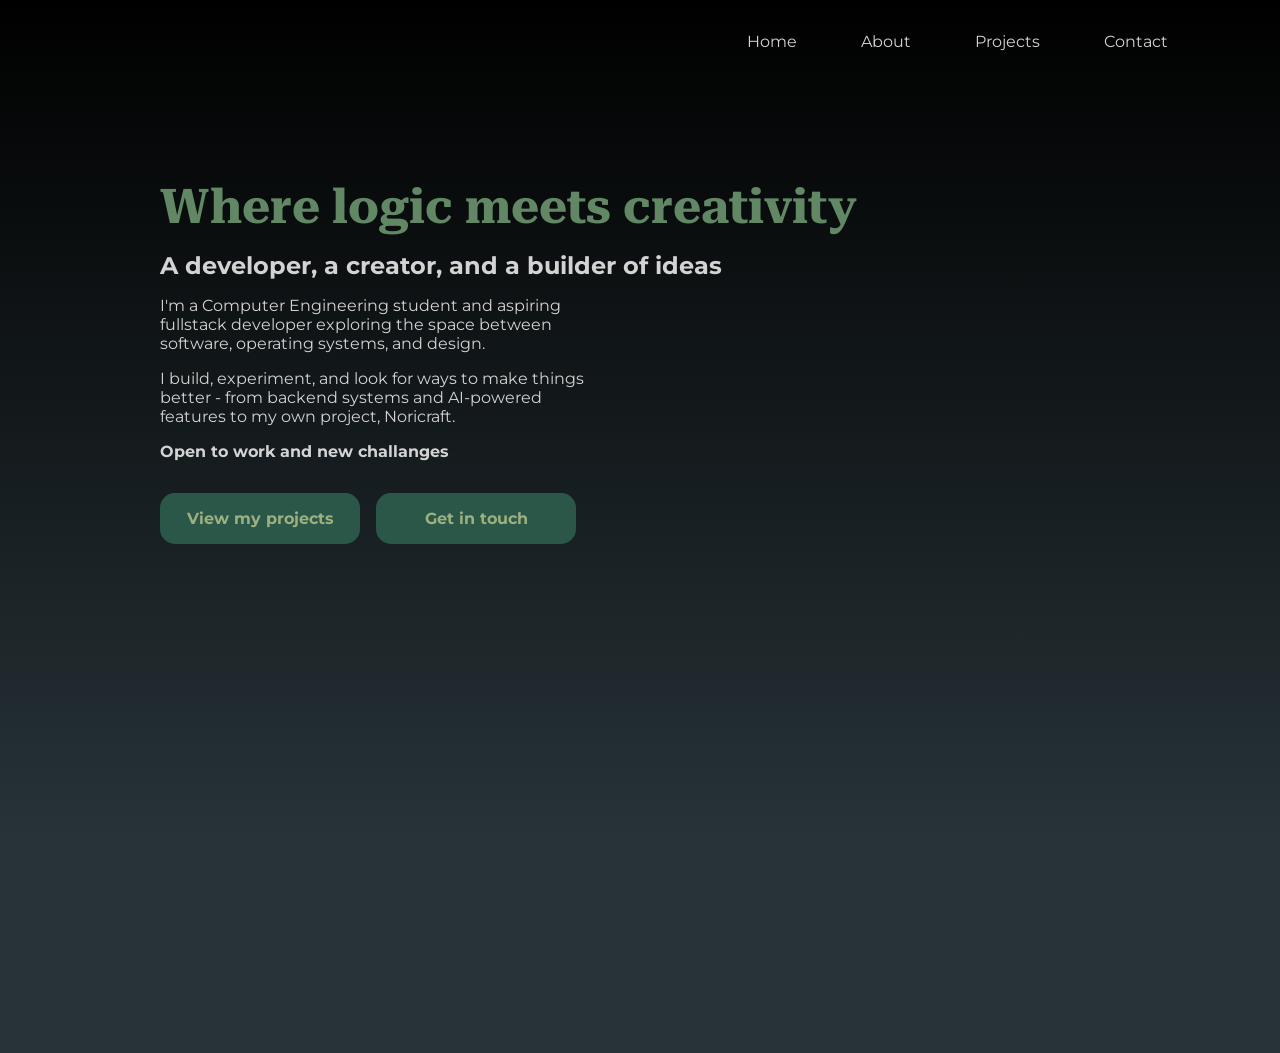
==== index.html @ 9dc04535 "Added responsiveness to general, home and about pages" ====
<!DOCTYPE html>
<html lang="en">
<head>
    <meta charset="UTF-8">
    <meta name="viewport" content="width=device-width, initial-scale=1.0">
    <title>Document</title>
    <link rel="stylesheet" href="./styles/style.css" />
    <link rel="stylesheet" href="./styles/home.css" />
    <link rel="preconnect" href="https://fonts.googleapis.com">
    <link rel="preconnect" href="https://fonts.gstatic.com" crossorigin>
    <link href="https://fonts.googleapis.com/css2?family=Montserrat:ital,wght@0,100..900;1,100..900&family=Roboto+Serif:ital,opsz,wght@0,8..144,100..900;1,8..144,100..900&display=swap" rel="stylesheet">
</head>
<body class="montserrat pattern">
    <nav class="menu">
        <ul>
            <li><a href="#">Contact</a></li>
            <li><a href="./pages/projects.html">Projects</a></li>
            <li><a href="./pages/about.html">About</a></li>
            <li><a href="./index.html">Home</a></li>
        </ul>
    </nav>
    <div class="container">
        <div class="hero">
            <h1 class="roboto-serif">Where logic meets creativity</h1>
            <h2>A developer, a creator, and a builder of ideas</h2>
            <p>I'm a Computer Engineering student and aspiring fullstack developer exploring the space between software, operating systems, and design.</p>
            <p>I build, experiment, and look for ways to make things better - from backend systems and AI-powered features to my own project, Noricraft.</p>
            <p style="font-weight: bold;">Open to work and new challanges</p>
            <div class="button-flex">
                <a href="#">View my projects</a>
                <a href="#">Get in touch</a>
            </div>
        </div>
    </div>
</body>
</html>
---- styles/style.css ----
* {
    margin: 0;
    box-sizing: border-box;
    color: lightgray;
}

.montserrat {
  font-family: "Montserrat", sans-serif;
  font-optical-sizing: auto;
  font-style: normal;
}

.roboto-serif {
  font-family: "Roboto Serif", serif;
  font-optical-sizing: auto;
  font-weight: bold;
  font-style: normal;
  font-variation-settings:
    "wdth" 100,
    "GRAD" 0;
}

body {
    min-height: 100vh;
    position: relative;

    background: linear-gradient(
        to bottom,
        #000000 0%,
        #273338 80%
    );
}

.pattern::after {
    content: "";
    position: absolute;
    top: 0;
    right: 0;
    width: 100%;
    height: 100vh;

    background-image: url("./assets/images/background_pattern_test.png");
    background-size: 100% 100%;
    background-repeat: no-repeat;

    z-index: -1;
    pointer-events: none;
}

a {
    text-decoration: none;
    transition: 0.5s;
}

a:hover {
    transition: 0.5s;
}

p {
    max-width: 450px;
}

.container {
    margin-bottom: 5rem;
    width: 100%;
    min-height: 90vh;
    height: auto;
    padding: 0 10rem;
    display: flex;
    flex-direction: column;
}

.menu {
    margin-bottom: 5rem;
    margin-right: 5rem;
}

.menu ul {
    display: flex;
    flex-direction: row-reverse;
    flex-basis: 200px;
    list-style-type: none;
}

.menu ul li {
    padding: 2rem;
}

.menu ul li a:hover {
    color: #618764;
}

.menu ul li a:active {
    color: #2B5748;
}

.button-flex {
    display: flex;
    gap: 1rem;
}

.button-flex a {
    flex-basis: 200px;
    padding: 1rem 1.5rem;
    font-weight: bold;
    text-align: center;
    color: #9CB080;
    background-color: #2B5748;
    border-radius: 15px;
}

.button-flex a:hover {
    color: #2B5748;
    background-color: #9CB080;
}

/* ABOUT */

.left {
    align-items: flex-start;
    text-align: left;
}

.right {
    align-items: flex-end;
    text-align: right;
}

.center {
    justify-content: center;
}

@media (max-width: 768px) {

    .menu {
        margin-right: 0;
    }

    .button-flex {
        flex-direction: column;
    }

    .button-flex a {
        flex-basis: auto;
    }
}

@media (min-width: 426px) and (max-width: 768px) {
    
    .container {
        padding: 0 5rem;
    }
}

@media (max-width: 425px) {

    .container {
        padding: 0 2rem;
    }
}
---- styles/home.css ----
.hero {
    width: 100%;
}

.hero * {
    margin-top: 1rem;
}

.hero h1 {
    font-size: 3rem;
    color: #618764;
}
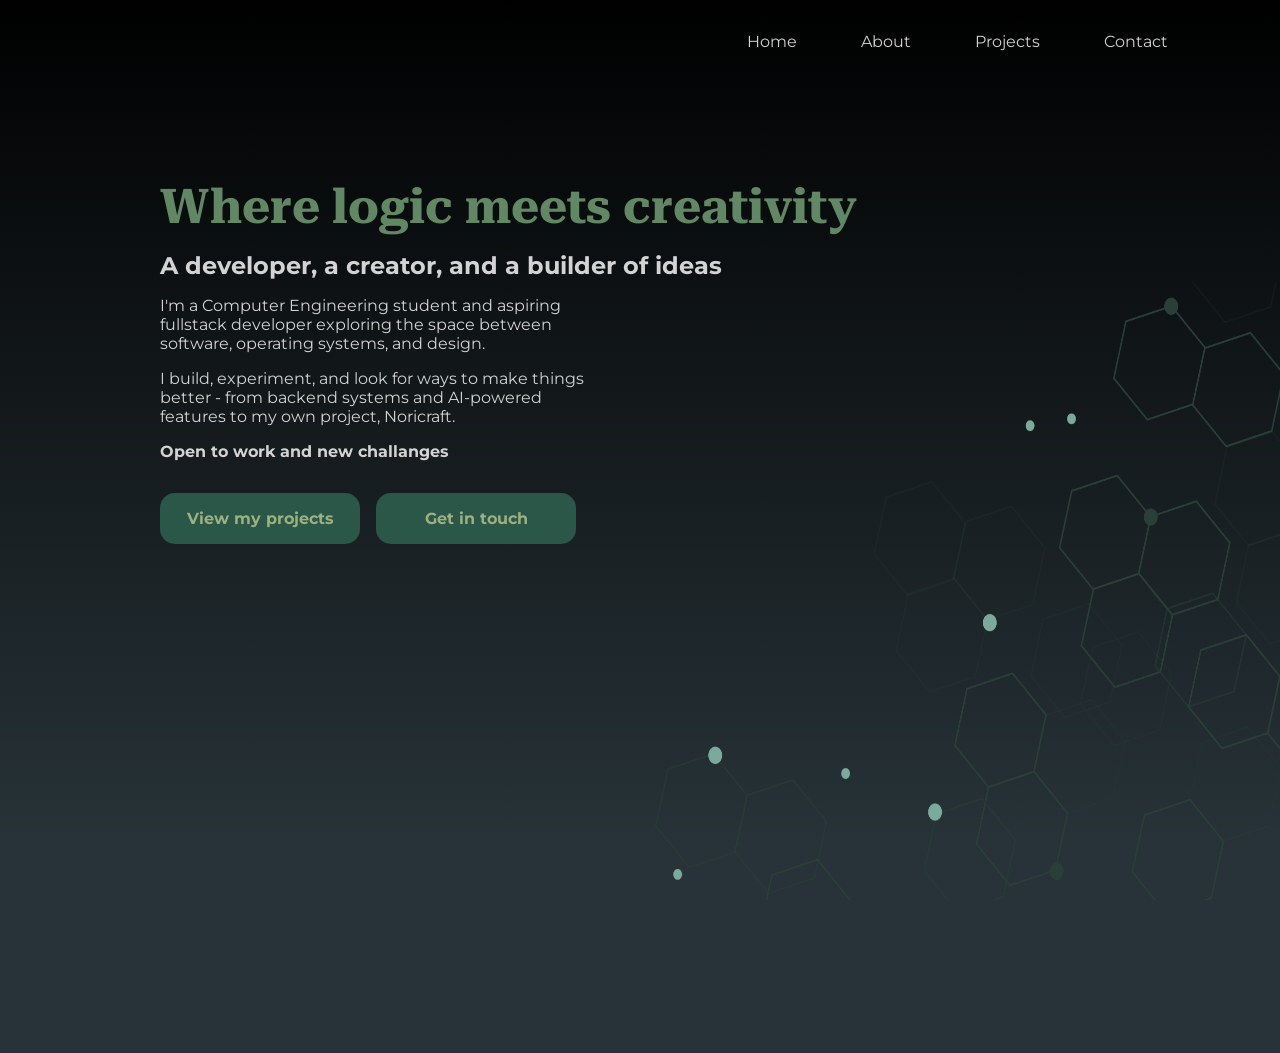
==== commit 1d2cd847: "Added contact page" ====
--- a/index.html
+++ b/index.html
@@ -13,7 +13,7 @@
 <body class="montserrat pattern">
     <nav class="menu">
         <ul>
-            <li><a href="#">Contact</a></li>
+            <li><a href="./pages/contact.html">Contact</a></li>
             <li><a href="./pages/projects.html">Projects</a></li>
             <li><a href="./pages/about.html">About</a></li>
             <li><a href="./index.html">Home</a></li>
--- a/styles/style.css
+++ b/styles/style.css
@@ -39,7 +39,7 @@
     width: 100%;
     height: 100vh;
 
-    background-image: url("./assets/images/background_pattern_test.png");
+    background-image: url("../assets/images/background_pattern_test.png");
     background-size: 100% 100%;
     background-repeat: no-repeat;
 
@@ -56,13 +56,16 @@
     transition: 0.5s;
 }
 
+h1 {
+    color: #618764;
+}
+
 p {
     max-width: 450px;
 }
 
 .container {
-    margin-bottom: 5rem;
-    width: 100%;
+    margin: 0 auto 5rem;
     min-height: 90vh;
     height: auto;
     padding: 0 10rem;
--- a/styles/home.css
+++ b/styles/home.css
@@ -8,5 +8,4 @@
 
 .hero h1 {
     font-size: 3rem;
-    color: #618764;
 }
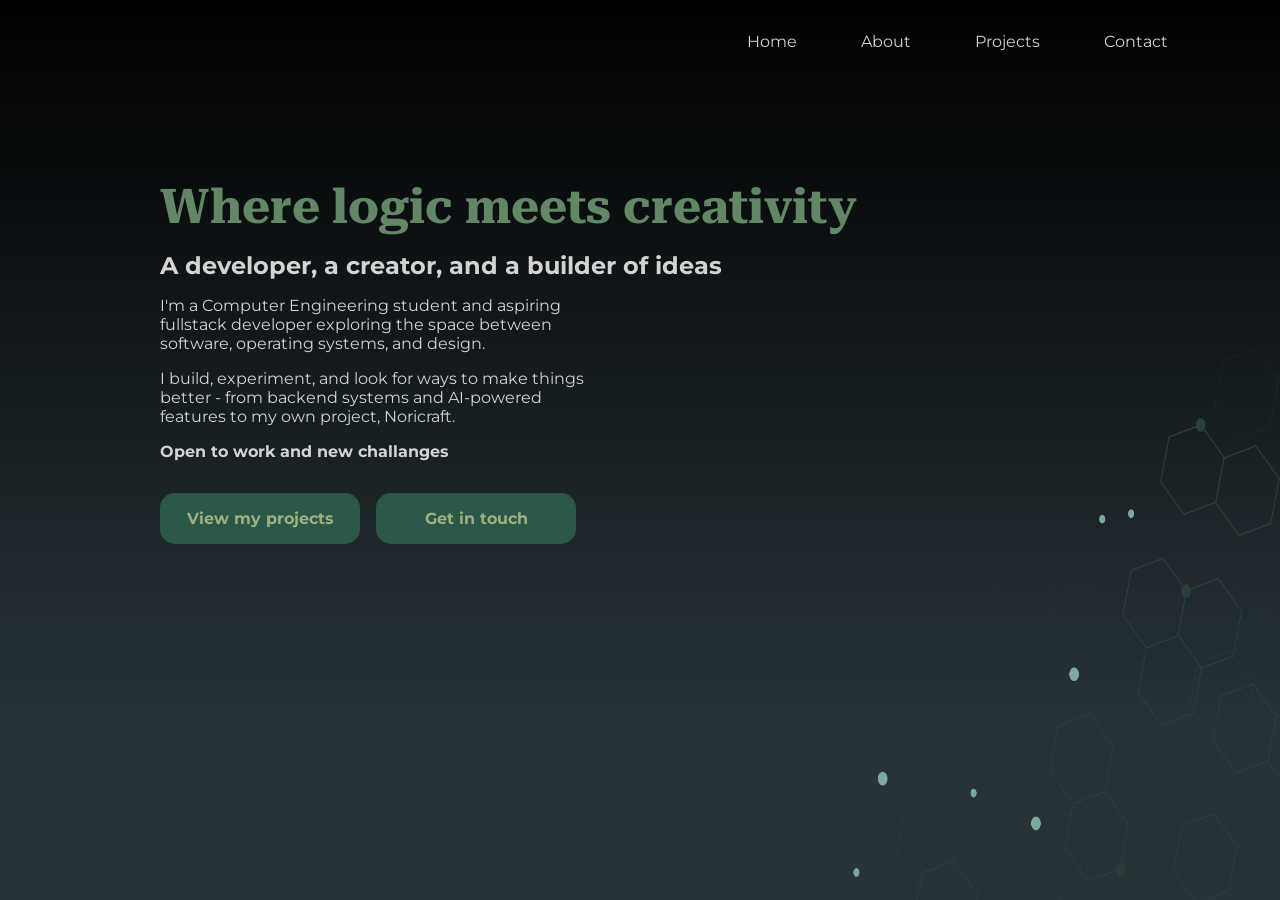
==== commit fe6f7085: "Filled todo list, added links to home page" ====
--- a/index.html
+++ b/index.html
@@ -27,8 +27,8 @@
             <p>I build, experiment, and look for ways to make things better - from backend systems and AI-powered features to my own project, Noricraft.</p>
             <p style="font-weight: bold;">Open to work and new challanges</p>
             <div class="button-flex">
-                <a href="#">View my projects</a>
-                <a href="#">Get in touch</a>
+                <a href="./pages/projects.html">View my projects</a>
+                <a href="./pages/contact.html">Get in touch</a>
             </div>
         </div>
     </div>
--- a/styles/style.css
+++ b/styles/style.css
@@ -36,10 +36,10 @@
     position: absolute;
     top: 0;
     right: 0;
-    width: 100%;
+    width: 50%;
     height: 100vh;
 
-    background-image: url("../assets/images/background_pattern_test.png");
+    background-image: url("../assets/images/background_pattern.png");
     background-size: 100% 100%;
     background-repeat: no-repeat;
 
@@ -64,9 +64,19 @@
     max-width: 450px;
 }
 
+hr {
+    margin-top: 1rem;
+    border: none;
+    border-top: 1px solid #2B5748;
+}
+
+.bold {
+    font-weight: bold;
+}
+
 .container {
     margin: 0 auto 5rem;
-    min-height: 90vh;
+    min-height: 60vh;
     height: auto;
     padding: 0 10rem;
     display: flex;
@@ -99,6 +109,7 @@
 
 .button-flex {
     display: flex;
+    flex-wrap: wrap;
     gap: 1rem;
 }
 
@@ -133,7 +144,15 @@
     justify-content: center;
 }
 
+.text-center {
+    text-align: center;
+}
+
 @media (max-width: 768px) {
+
+    .pattern::after {
+        display: none;
+    }
 
     .menu {
         margin-right: 0;
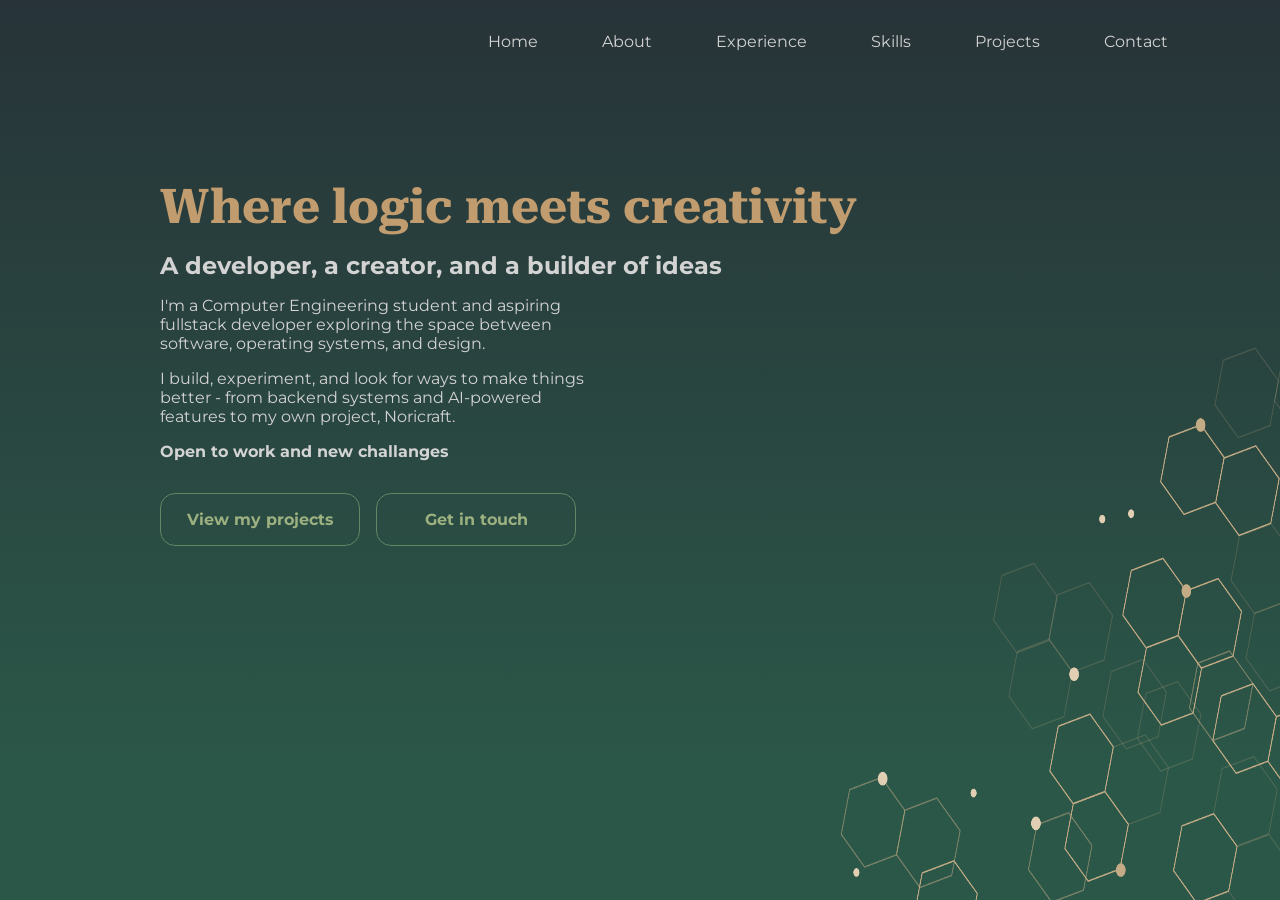
==== commit 5635ff1c: "Fill about me, added highlights and changed background image color" ====
--- a/index.html
+++ b/index.html
@@ -15,6 +15,8 @@
         <ul>
             <li><a href="./pages/contact.html">Contact</a></li>
             <li><a href="./pages/projects.html">Projects</a></li>
+            <li><a href="#">Skills</a></li>
+            <li><a href="#">Experience</a></li>
             <li><a href="./pages/about.html">About</a></li>
             <li><a href="./index.html">Home</a></li>
         </ul>
@@ -25,7 +27,7 @@
             <h2>A developer, a creator, and a builder of ideas</h2>
             <p>I'm a Computer Engineering student and aspiring fullstack developer exploring the space between software, operating systems, and design.</p>
             <p>I build, experiment, and look for ways to make things better - from backend systems and AI-powered features to my own project, Noricraft.</p>
-            <p style="font-weight: bold;">Open to work and new challanges</p>
+            <p class="bold">Open to work and new challanges</p>
             <div class="button-flex">
                 <a href="./pages/projects.html">View my projects</a>
                 <a href="./pages/contact.html">Get in touch</a>
--- a/styles/style.css
+++ b/styles/style.css
@@ -1,9 +1,59 @@
+/*#############
+    VARIABLES
+##############*/
+
+:root {
+    /* COLOR PALLETE */
+
+    /* GREEN */
+    --color-primary: #2B5748;
+    --color-secondary: #618764;
+    --color-lighter: #9CB080;
+    --color-darker: #273338;
+    --color-accent: #C19C6F;
+    --color-black: #;
+    --color-white: lightgray;
+
+    /* BLUE */
+    /* --color-primary: #0F4C75;
+    --color-secondary: #3282B8;
+    --color-lighter: #BBE1FA;
+    --color-darker: #1B262C;
+    --color-accent: #C19C6F;
+    --color-black: #;
+    --color-white: lightgray; */
+
+    /* SPACING */
+    --spacing-sm: ;
+    --spacing-md: ;
+    --spacing-lg: ;
+
+    /* OTHERS */
+    --transition-standard: 0.5s;
+}
+
+/*#############
+    DOCUMENT
+###############*/
+
 * {
     margin: 0;
     box-sizing: border-box;
-    color: lightgray;
-}
-
+    color: var(--color-white);
+}
+
+body {
+    min-height: 100vh;
+    position: relative;
+
+    background: linear-gradient(
+        to bottom,
+        var(--color-darker) 0%,
+        var(--color-primary) 85%
+    );
+}
+
+/* FONTS */
 .montserrat {
   font-family: "Montserrat", sans-serif;
   font-optical-sizing: auto;
@@ -20,17 +70,7 @@
     "GRAD" 0;
 }
 
-body {
-    min-height: 100vh;
-    position: relative;
-
-    background: linear-gradient(
-        to bottom,
-        #000000 0%,
-        #273338 80%
-    );
-}
-
+/* BACKGROUND */
 .pattern::after {
     content: "";
     position: absolute;
@@ -39,7 +79,7 @@
     width: 50%;
     height: 100vh;
 
-    background-image: url("../assets/images/background_pattern.png");
+    background-image: url("../assets/images/background_pattern_accent.png");
     background-size: 100% 100%;
     background-repeat: no-repeat;
 
@@ -47,33 +87,73 @@
     pointer-events: none;
 }
 
+/*###################
+    BASIC ELEMENTS 
+####################*/
+
+h1 {
+    color: var(--color-accent);
+}
+
+p {
+    max-width: 450px;
+}
+
 a {
     text-decoration: none;
-    transition: 0.5s;
+    transition: var(--transition-standard);
 }
 
 a:hover {
-    transition: 0.5s;
-}
-
-h1 {
-    color: #618764;
-}
-
-p {
-    max-width: 450px;
+    transition: var(--transition-standard);
 }
 
 hr {
     margin-top: 1rem;
     border: none;
-    border-top: 1px solid #2B5748;
+    border-top: 1px solid var(--color-primary);
+}
+
+/*#############
+    UTILITIES
+###############*/
+
+.box-left {
+    align-items: flex-start;
+    text-align: left;
+}
+
+.box-right {
+    align-items: flex-end;
+    text-align: right;
+}
+
+.box-center {
+    justify-content: center;
+}
+
+.text-center {
+    text-align: center;
 }
 
 .bold {
     font-weight: bold;
 }
 
+.accent {
+    font-weight: bold;
+    color: var(--color-accent);
+}
+
+.highlight {
+    color: var(--color-lighter);
+}
+
+/*##############
+    COMPONENTS
+################*/
+
+/* MAIN CONTAINER */
 .container {
     margin: 0 auto 5rem;
     min-height: 60vh;
@@ -83,6 +163,7 @@
     flex-direction: column;
 }
 
+/* MENU */
 .menu {
     margin-bottom: 5rem;
     margin-right: 5rem;
@@ -100,13 +181,14 @@
 }
 
 .menu ul li a:hover {
-    color: #618764;
+    color: var(--color-secondary);
 }
 
 .menu ul li a:active {
-    color: #2B5748;
-}
-
+    color: var(--color-primary);
+}
+
+/* BUTTON CONTAINER */
 .button-flex {
     display: flex;
     flex-wrap: wrap;
@@ -118,35 +200,20 @@
     padding: 1rem 1.5rem;
     font-weight: bold;
     text-align: center;
-    color: #9CB080;
-    background-color: #2B5748;
+    color: var(--color-lighter);
+    /* background-color: var(--color-primary); */
+    border: 1px solid var(--color-secondary);
     border-radius: 15px;
 }
 
 .button-flex a:hover {
-    color: #2B5748;
-    background-color: #9CB080;
-}
-
-/* ABOUT */
-
-.left {
-    align-items: flex-start;
-    text-align: left;
-}
-
-.right {
-    align-items: flex-end;
-    text-align: right;
-}
-
-.center {
-    justify-content: center;
-}
-
-.text-center {
-    text-align: center;
-}
+    color:  var(--color-primary);
+    background-color: var(--color-lighter);
+}
+
+/*##################
+    RESPONSIVENESS
+####################*/
 
 @media (max-width: 768px) {
 
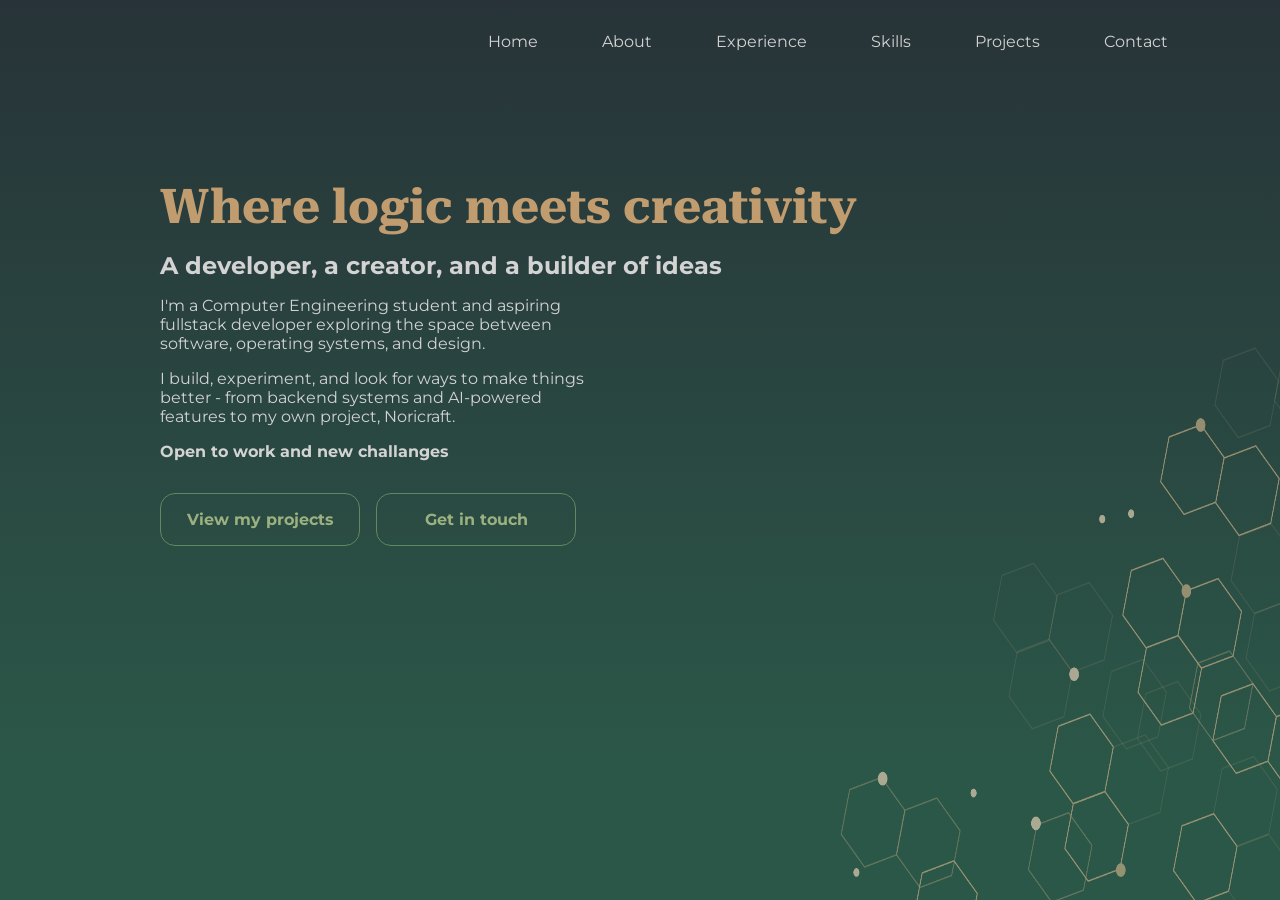
==== commit df1c0f56: "Added experience page" ====
--- a/index.html
+++ b/index.html
@@ -15,8 +15,8 @@
         <ul>
             <li><a href="./pages/contact.html">Contact</a></li>
             <li><a href="./pages/projects.html">Projects</a></li>
-            <li><a href="#">Skills</a></li>
-            <li><a href="#">Experience</a></li>
+            <li><a href="./pages/skills.html">Skills</a></li>
+            <li><a href="./pages/experience.html">Experience</a></li>
             <li><a href="./pages/about.html">About</a></li>
             <li><a href="./index.html">Home</a></li>
         </ul>
--- a/styles/style.css
+++ b/styles/style.css
@@ -1,36 +1,4 @@
-/*#############
-    VARIABLES
-##############*/
-
-:root {
-    /* COLOR PALLETE */
-
-    /* GREEN */
-    --color-primary: #2B5748;
-    --color-secondary: #618764;
-    --color-lighter: #9CB080;
-    --color-darker: #273338;
-    --color-accent: #C19C6F;
-    --color-black: #;
-    --color-white: lightgray;
-
-    /* BLUE */
-    /* --color-primary: #0F4C75;
-    --color-secondary: #3282B8;
-    --color-lighter: #BBE1FA;
-    --color-darker: #1B262C;
-    --color-accent: #C19C6F;
-    --color-black: #;
-    --color-white: lightgray; */
-
-    /* SPACING */
-    --spacing-sm: ;
-    --spacing-md: ;
-    --spacing-lg: ;
-
-    /* OTHERS */
-    --transition-standard: 0.5s;
-}
+@import url("./variables.css");
 
 /*#############
     DOCUMENT
@@ -78,6 +46,7 @@
     right: 0;
     width: 50%;
     height: 100vh;
+    opacity: 70%;
 
     background-image: url("../assets/images/background_pattern_accent.png");
     background-size: 100% 100%;
@@ -132,6 +101,10 @@
     justify-content: center;
 }
 
+.center-column {
+    align-items: center;
+}
+
 .text-center {
     text-align: center;
 }
@@ -147,6 +120,15 @@
 
 .highlight {
     color: var(--color-lighter);
+}
+
+.underline {
+    padding-bottom: 1rem;
+    border-bottom: 1px solid var(--color-accent) ;
+}
+
+.m-sm {
+    margin-top: var(--spacing-sm);
 }
 
 /*##############
@@ -185,7 +167,7 @@
 }
 
 .menu ul li a:active {
-    color: var(--color-primary);
+    color: var(--color-accent);
 }
 
 /* BUTTON CONTAINER */
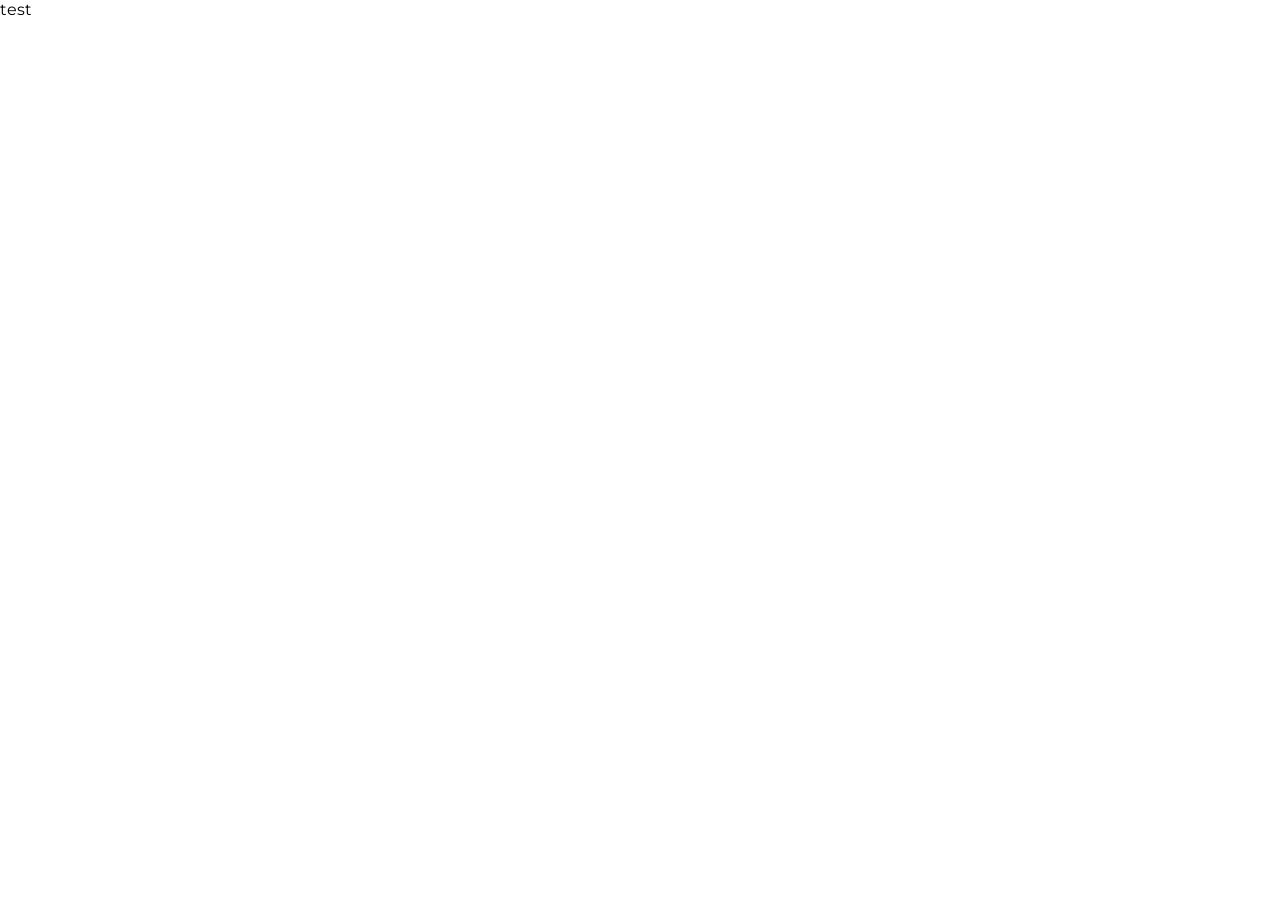
==== commit 16def5cb: "Created structure, set variables and main links in project" ====
--- a/index.html
+++ b/index.html
@@ -1,38 +1,14 @@
 <!DOCTYPE html>
-<html lang="en">
+<html lang="pl">
 <head>
     <meta charset="UTF-8">
     <meta name="viewport" content="width=device-width, initial-scale=1.0">
-    <title>Document</title>
+    <title>Haskuaer Resume - Home</title>
     <link rel="stylesheet" href="./styles/style.css" />
-    <link rel="stylesheet" href="./styles/home.css" />
-    <link rel="preconnect" href="https://fonts.googleapis.com">
-    <link rel="preconnect" href="https://fonts.gstatic.com" crossorigin>
-    <link href="https://fonts.googleapis.com/css2?family=Montserrat:ital,wght@0,100..900;1,100..900&family=Roboto+Serif:ital,opsz,wght@0,8..144,100..900;1,8..144,100..900&display=swap" rel="stylesheet">
 </head>
-<body class="montserrat pattern">
-    <nav class="menu">
-        <ul>
-            <li><a href="./pages/contact.html">Contact</a></li>
-            <li><a href="./pages/projects.html">Projects</a></li>
-            <li><a href="./pages/skills.html">Skills</a></li>
-            <li><a href="./pages/experience.html">Experience</a></li>
-            <li><a href="./pages/about.html">About</a></li>
-            <li><a href="./index.html">Home</a></li>
-        </ul>
-    </nav>
-    <div class="container">
-        <div class="hero">
-            <h1 class="roboto-serif">Where logic meets creativity</h1>
-            <h2>A developer, a creator, and a builder of ideas</h2>
-            <p>I'm a Computer Engineering student and aspiring fullstack developer exploring the space between software, operating systems, and design.</p>
-            <p>I build, experiment, and look for ways to make things better - from backend systems and AI-powered features to my own project, Noricraft.</p>
-            <p class="bold">Open to work and new challanges</p>
-            <div class="button-flex">
-                <a href="./pages/projects.html">View my projects</a>
-                <a href="./pages/contact.html">Get in touch</a>
-            </div>
-        </div>
+<body>
+    <div>
+        test
     </div>
 </body>
 </html>
--- a/styles/style.css
+++ b/styles/style.css
@@ -1,231 +1,6 @@
 @import url("./variables.css");
-
-/*#############
-    DOCUMENT
-###############*/
 
 * {
     margin: 0;
-    box-sizing: border-box;
-    color: var(--color-white);
-}
-
-body {
-    min-height: 100vh;
-    position: relative;
-
-    background: linear-gradient(
-        to bottom,
-        var(--color-darker) 0%,
-        var(--color-primary) 85%
-    );
-}
-
-/* FONTS */
-.montserrat {
-  font-family: "Montserrat", sans-serif;
-  font-optical-sizing: auto;
-  font-style: normal;
-}
-
-.roboto-serif {
-  font-family: "Roboto Serif", serif;
-  font-optical-sizing: auto;
-  font-weight: bold;
-  font-style: normal;
-  font-variation-settings:
-    "wdth" 100,
-    "GRAD" 0;
-}
-
-/* BACKGROUND */
-.pattern::after {
-    content: "";
-    position: absolute;
-    top: 0;
-    right: 0;
-    width: 50%;
-    height: 100vh;
-    opacity: 70%;
-
-    background-image: url("../assets/images/background_pattern_accent.png");
-    background-size: 100% 100%;
-    background-repeat: no-repeat;
-
-    z-index: -1;
-    pointer-events: none;
-}
-
-/*###################
-    BASIC ELEMENTS 
-####################*/
-
-h1 {
-    color: var(--color-accent);
-}
-
-p {
-    max-width: 450px;
-}
-
-a {
-    text-decoration: none;
-    transition: var(--transition-standard);
-}
-
-a:hover {
-    transition: var(--transition-standard);
-}
-
-hr {
-    margin-top: 1rem;
-    border: none;
-    border-top: 1px solid var(--color-primary);
-}
-
-/*#############
-    UTILITIES
-###############*/
-
-.box-left {
-    align-items: flex-start;
-    text-align: left;
-}
-
-.box-right {
-    align-items: flex-end;
-    text-align: right;
-}
-
-.box-center {
-    justify-content: center;
-}
-
-.center-column {
-    align-items: center;
-}
-
-.text-center {
-    text-align: center;
-}
-
-.bold {
-    font-weight: bold;
-}
-
-.accent {
-    font-weight: bold;
-    color: var(--color-accent);
-}
-
-.highlight {
-    color: var(--color-lighter);
-}
-
-.underline {
-    padding-bottom: 1rem;
-    border-bottom: 1px solid var(--color-accent) ;
-}
-
-.m-sm {
-    margin-top: var(--spacing-sm);
-}
-
-/*##############
-    COMPONENTS
-################*/
-
-/* MAIN CONTAINER */
-.container {
-    margin: 0 auto 5rem;
-    min-height: 60vh;
-    height: auto;
-    padding: 0 10rem;
-    display: flex;
-    flex-direction: column;
-}
-
-/* MENU */
-.menu {
-    margin-bottom: 5rem;
-    margin-right: 5rem;
-}
-
-.menu ul {
-    display: flex;
-    flex-direction: row-reverse;
-    flex-basis: 200px;
-    list-style-type: none;
-}
-
-.menu ul li {
-    padding: 2rem;
-}
-
-.menu ul li a:hover {
-    color: var(--color-secondary);
-}
-
-.menu ul li a:active {
-    color: var(--color-accent);
-}
-
-/* BUTTON CONTAINER */
-.button-flex {
-    display: flex;
-    flex-wrap: wrap;
-    gap: 1rem;
-}
-
-.button-flex a {
-    flex-basis: 200px;
-    padding: 1rem 1.5rem;
-    font-weight: bold;
-    text-align: center;
-    color: var(--color-lighter);
-    /* background-color: var(--color-primary); */
-    border: 1px solid var(--color-secondary);
-    border-radius: 15px;
-}
-
-.button-flex a:hover {
-    color:  var(--color-primary);
-    background-color: var(--color-lighter);
-}
-
-/*##################
-    RESPONSIVENESS
-####################*/
-
-@media (max-width: 768px) {
-
-    .pattern::after {
-        display: none;
-    }
-
-    .menu {
-        margin-right: 0;
-    }
-
-    .button-flex {
-        flex-direction: column;
-    }
-
-    .button-flex a {
-        flex-basis: auto;
-    }
-}
-
-@media (min-width: 426px) and (max-width: 768px) {
-    
-    .container {
-        padding: 0 5rem;
-    }
-}
-
-@media (max-width: 425px) {
-
-    .container {
-        padding: 0 2rem;
-    }
+    font-family: var(--font-main);
 }
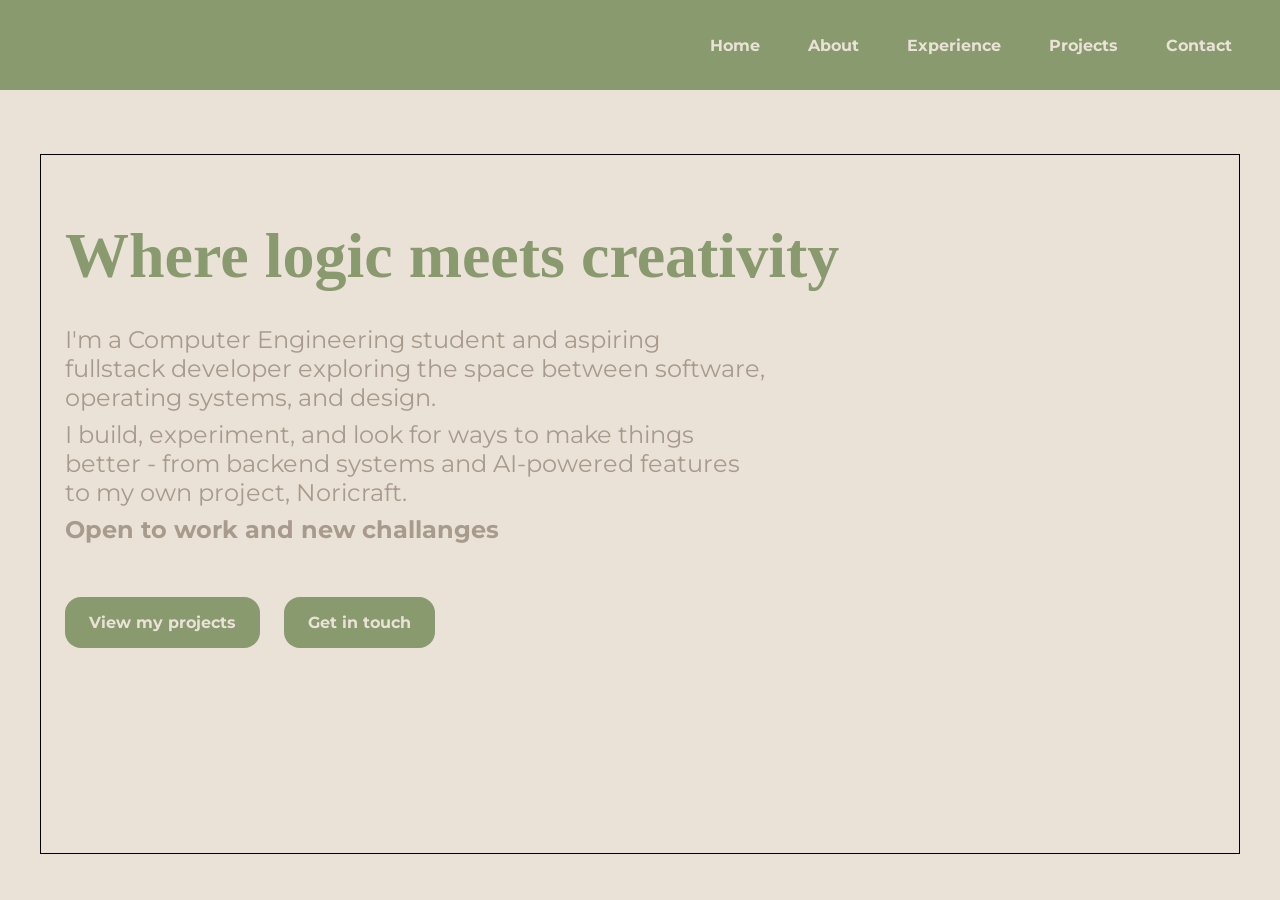
==== commit 656cb41d: "Working on home page" ====
--- a/index.html
+++ b/index.html
@@ -5,10 +5,31 @@
     <meta name="viewport" content="width=device-width, initial-scale=1.0">
     <title>Haskuaer Resume - Home</title>
     <link rel="stylesheet" href="./styles/style.css" />
+    <link rel="stylesheet" href="./styles/home.css" />
 </head>
-<body>
-    <div>
-        test
+<body class="bg-light">
+    <div class="container">
+        <nav class="menu">
+            <ul>
+                <li><a href="./index.html">Home</a></li>
+                <li><a href="./pages/about.html">About</a></li>
+                <li><a href="./pages/experience.html">Experience</a></li>
+                <li><a href="./pages/projects.html">Projects</a></li>
+                <li><a href="./pages/contact.html">Contact</a></li>
+            </ul>
+        </nav>
+        <section class="main">
+            <h1>Where logic meets creativity</h1>
+            <div class="hero-text">
+                <p>I'm a Computer Engineering student and aspiring fullstack developer exploring the space between software, operating systems, and design.</p>
+                <p>I build, experiment, and look for ways to make things better - from backend systems and AI-powered features to my own project, Noricraft.</p>
+                <p class="bold full-opacity">Open to work and new challanges</p>
+            </div>
+            <div class="button-container">
+                <a href="./pages/projects.html">View my projects</a>
+                <a href="./pages/contact.html">Get in touch</a>
+            </div>
+        </section>
     </div>
 </body>
 </html>
--- a/styles/style.css
+++ b/styles/style.css
@@ -1,6 +1,97 @@
 @import url("./variables.css");
+
+/*----ELEMENTS----*/
 
 * {
     margin: 0;
     font-family: var(--font-main);
+    box-sizing: border-box;
+}
+
+body {
+    min-height: 100vh;
+    background-color: var(--color-main);
+}
+
+h1, h2, h3, h4, h5, h6 {
+    font-family: var(--font-serif);
+}
+
+p {
+    color: var(--color-text);
+}
+
+a {
+    text-decoration: none;
+}
+
+/*----UTILITIES----*/
+
+.bg-light {
+    background-color: var(--color-light);
+}
+
+.bold {
+    font-weight: bold;
+}
+
+.full-opacity {
+    opacity: 100%;
+}
+
+/*----COMPONENTS----*/
+
+.container {
+    width: 100%;
+    display: flex;
+    flex-direction: column;
+    justify-content: center;
+    align-items: center;
+    gap: var(--ex);
+}
+
+/*--Menu--*/
+
+.menu {
+    width: 100%;
+    height: 90px;
+    padding: var(--xl) var(--xxl);
+    display: flex;
+    justify-content: right;
+    align-items: center;
+    background-color: var(--color-main);
+}
+
+.menu ul {
+    list-style-type: none;
+    display: flex;
+    justify-content: center;
+    align-items: center;
+    gap: var(--xxl);
+}
+
+.menu ul a {
+    color: var(--color-light);
+    font-weight: bold;
+}
+
+.menu ul a:hover {
+    color: var(--color-dark);
+    transition: var(--steady);
+}
+
+.menu ul a:active {
+    color: var(--color-text);
+}
+
+/*--Main sectin--*/
+
+.main {
+    width: 1200px;
+    height: 700px;
+    display: flex;
+    flex-direction: column;
+    gap: var(--xl);
+    padding: var(--ex) var(--lg);
+    border: 1px solid black;
 }
--- a/styles/home.css
+++ b/styles/home.css
@@ -0,0 +1,40 @@
+@import url("./variables.css");
+
+.main h1 {
+    font-size: var(--ex);
+    color: var(--color-main);
+}
+
+.hero-text {
+    width: 700px;
+    height: 240px;
+    display: flex;
+    flex-direction: column;
+    gap: var(--sm);
+    opacity: 80%;
+    font-size: var(--lg);
+}
+
+.button-container {
+    width: auto;
+    display: flex;
+    gap: var(--lg);
+}
+
+.button-container a {
+    flex: 0 0 auto;
+    padding: var(--md) var(--lg);
+    text-align: center;
+    font-size: var(--md);
+    font-weight: bold;
+    color: var(--color-light);
+    background-color: var(--color-main);
+    border-radius: var(--md);
+    transition: var(--steady) ease;
+}
+
+.button-container a:hover {
+    color: var(--color-dark);
+    background-color: var(--color-light);
+    box-shadow: inset 0 0 0 2px var(--color-dark);
+}
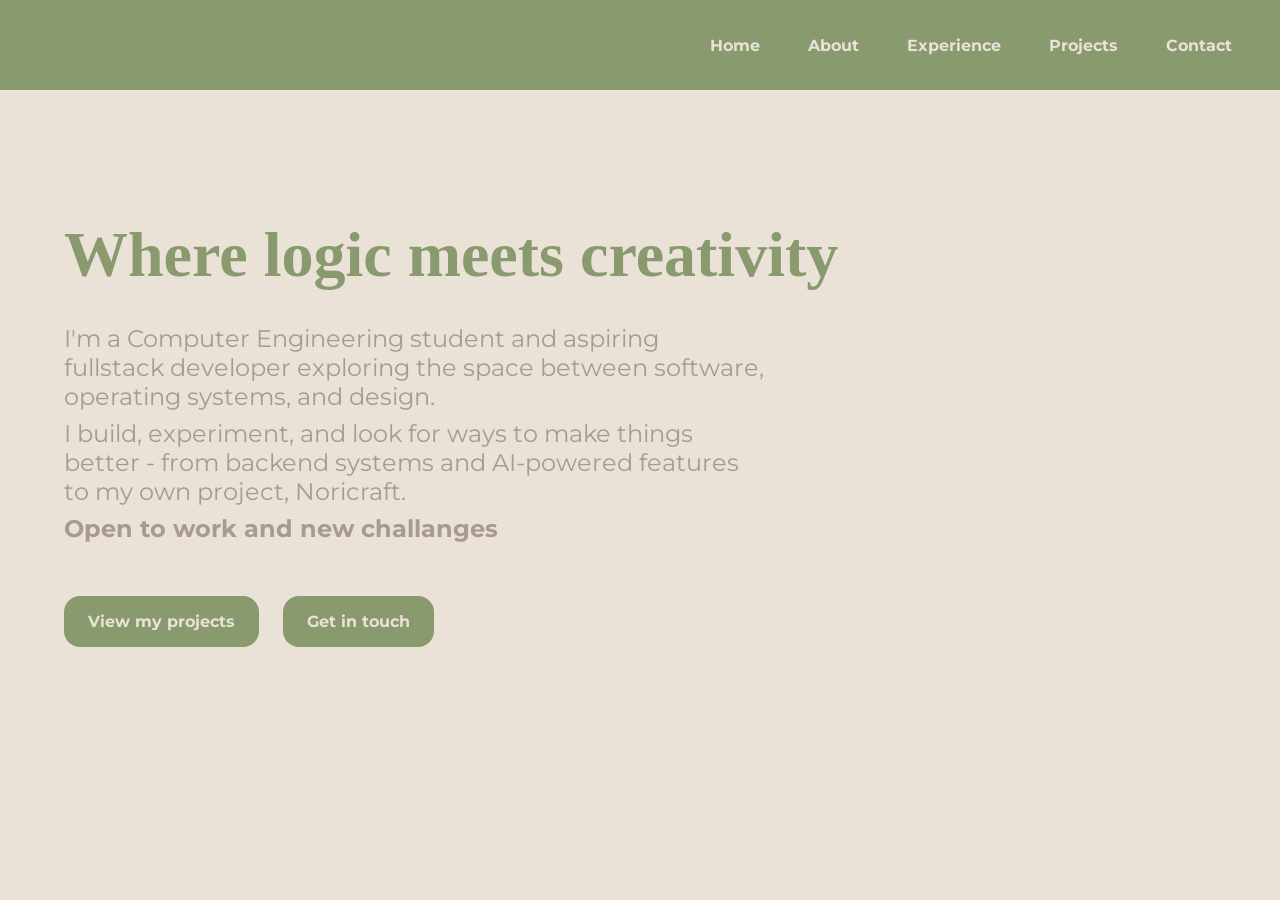
==== commit 800c55be: "Ajdust pages" ====
--- a/index.html
+++ b/index.html
@@ -18,7 +18,7 @@
                 <li><a href="./pages/contact.html">Contact</a></li>
             </ul>
         </nav>
-        <section class="main">
+        <section class="hero">
             <h1>Where logic meets creativity</h1>
             <div class="hero-text">
                 <p>I'm a Computer Engineering student and aspiring fullstack developer exploring the space between software, operating systems, and design.</p>
--- a/styles/style.css
+++ b/styles/style.css
@@ -82,16 +82,4 @@
 
 .menu ul a:active {
     color: var(--color-text);
-}
-
-/*--Main sectin--*/
-
-.main {
-    width: 1200px;
-    height: 700px;
-    display: flex;
-    flex-direction: column;
-    gap: var(--xl);
-    padding: var(--ex) var(--lg);
-    border: 1px solid black;
 }
--- a/styles/home.css
+++ b/styles/home.css
@@ -1,6 +1,15 @@
 @import url("./variables.css");
 
-.main h1 {
+.hero {
+    width: 1200px;
+    height: 700px;
+    display: flex;
+    flex-direction: column;
+    gap: var(--xl);
+    padding: var(--ex) var(--lg);
+}
+
+.hero h1 {
     font-size: var(--ex);
     color: var(--color-main);
 }
